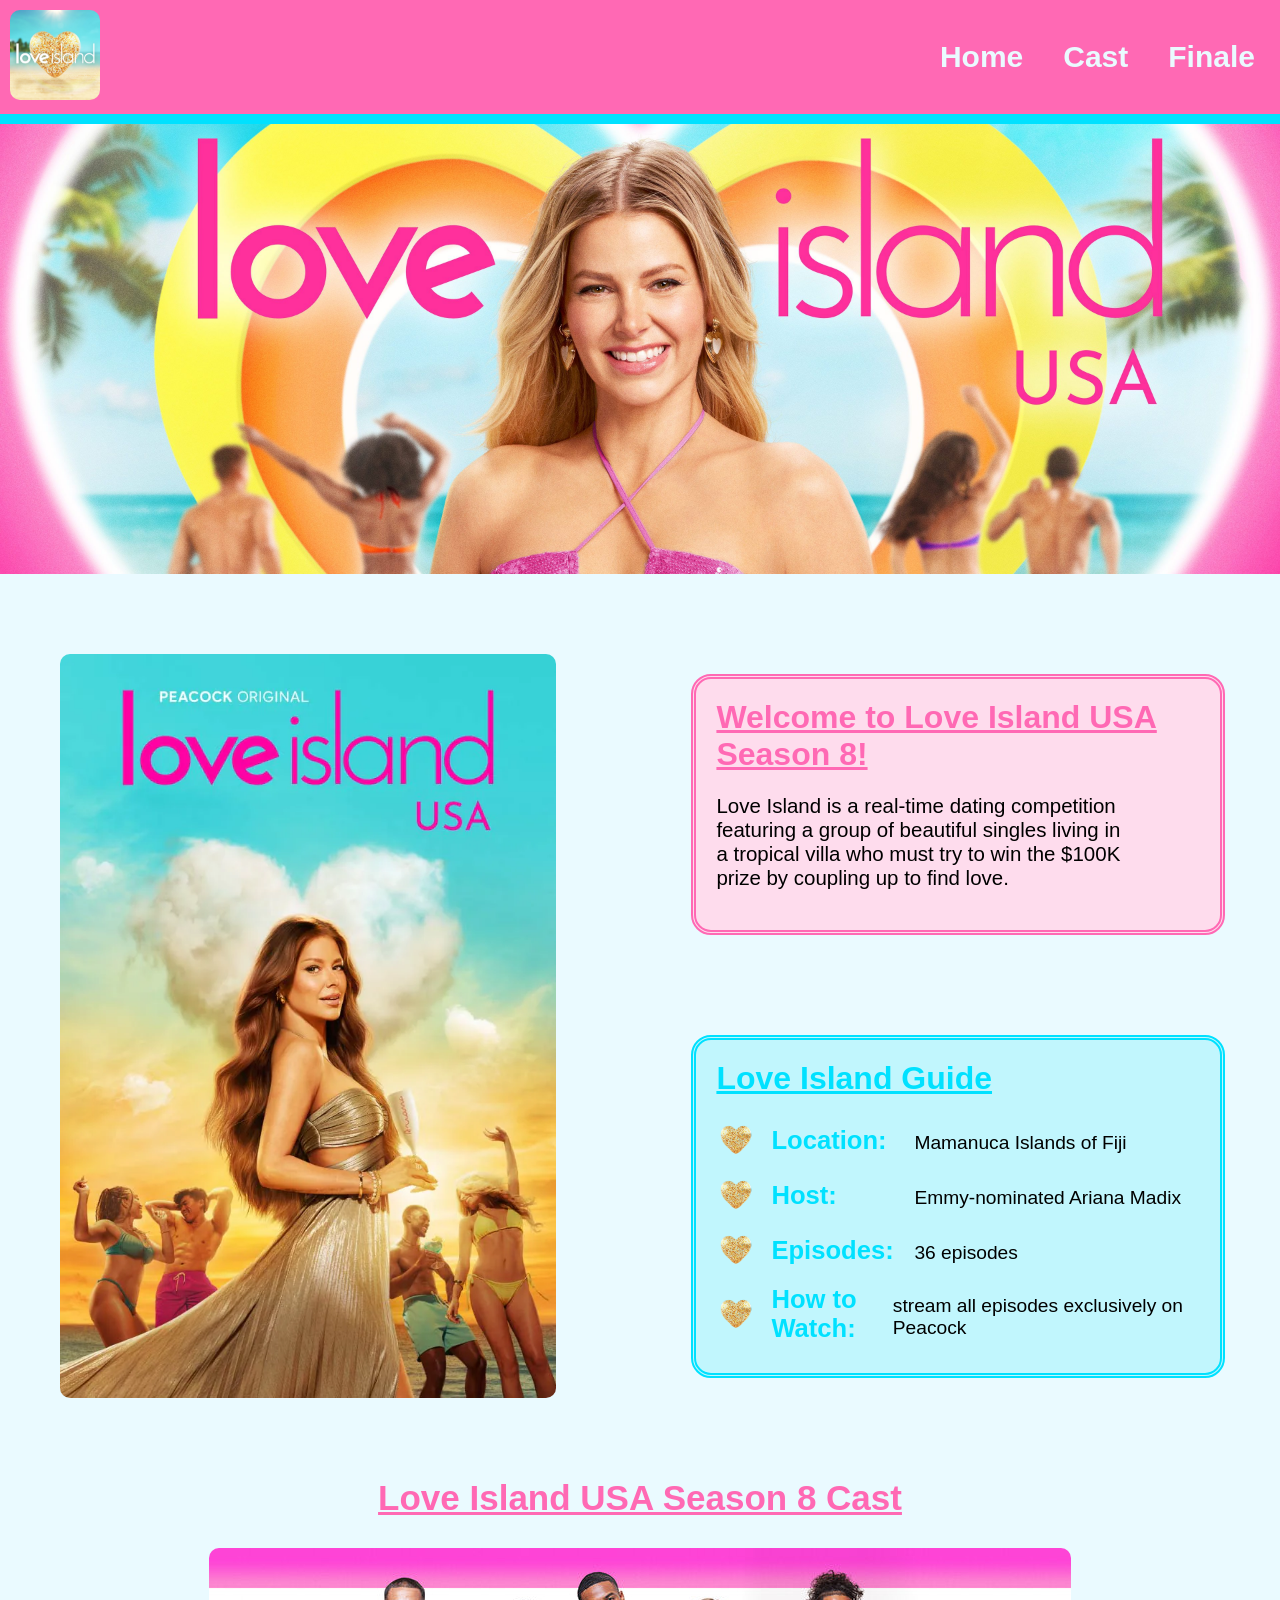
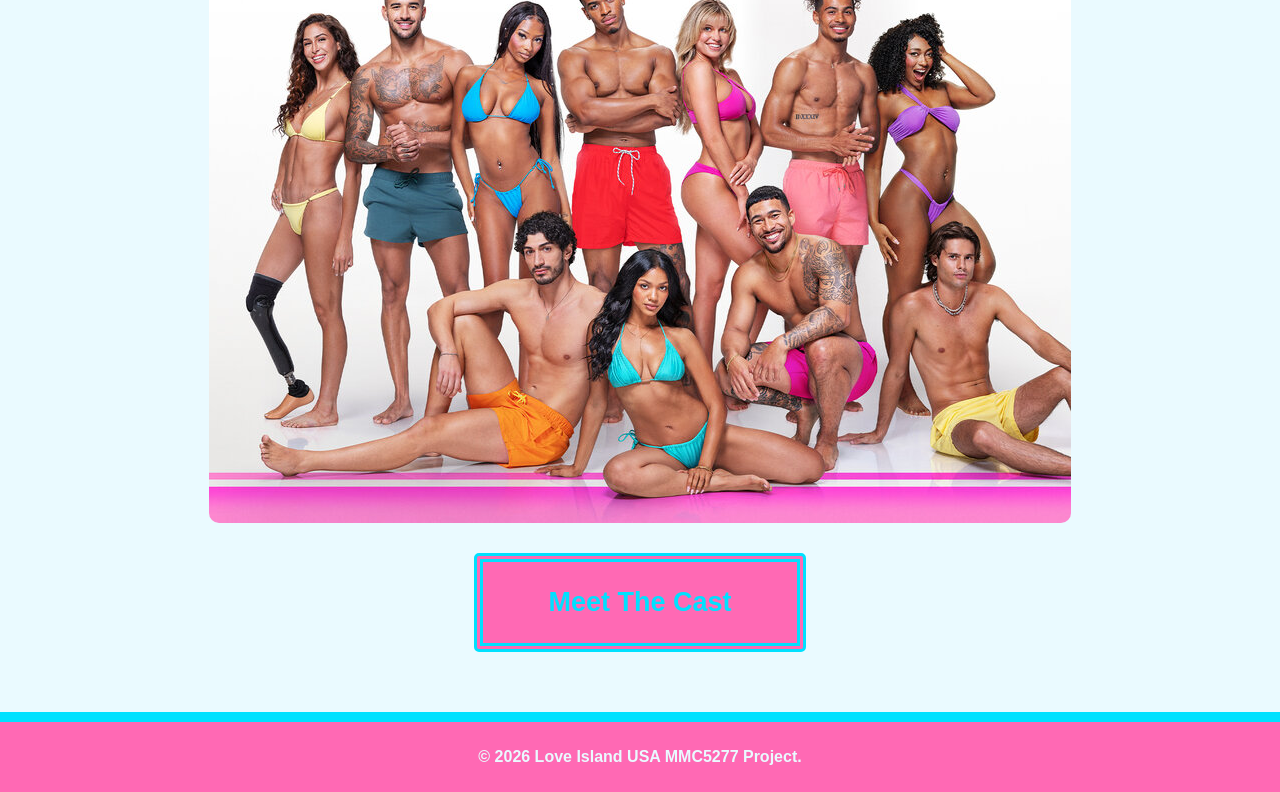
==== index.html @ 553f8d6b "media queries for responsiveness" ====
<!DOCTYPE html>
<html lang="en">
<head>
    <meta charset="UTF-8">
    <meta name="viewport" content="width=device-width, initial-scale=1.0">
    <title>Love Island</title>
    <link rel="stylesheet" href="style.css">
</head>
<body>

    <header class="header">
        <a href="index.html">
            <img src="images/appLogoLoveIsland.avif" alt="Love Island Logo" class="header__logo"> 
        </a>
        <nav class="header__nav">
            <a href="index.html" class="header__link">Home</a>
            <a href="cast.html" class="header__link">Cast</a>
            <a href="finale.html" class="header__link">Finale</a>
        </nav>
    </header>

    <main class="main">
        <section class="hero">
            <img src="images/loveIslandHero.jpg" 
                alt="Love Island Hero Image" class="hero__img">
        </section>

        <section class="content">
            <img src="images/loveIslandMainImage.webp" 
                alt="Love Island Host Show Image" class="content__img">
            
            <div class="content__container">
                <div class="content__section">
                    <h1 class="content__heading">Welcome to Love Island USA Season 8!</h1>
                    <!-- Credit: https://www.peacocktv.com/stream-tv/love-island-->
                    <p class="content__paragraph">Love Island is a real-time dating competition featuring a group of beautiful singles living in a tropical villa who must try to win the $100K prize by coupling up to find love.</p> 
                </div>

                <div class ="content__section content__section--two">
                    <h1 class="content__heading content__heading--blue">Love Island Guide</h1>
                    <br>
                
                    <div class="content__group">
                        <img src="images/goldHeart.png" alt="heart icon" class="content__heart">
                        <h2 class="content__label">Location: </h2> 
                        <p class="content__text">Mamanuca Islands of Fiji</p>
                    </div>

                    <div class="content__group">
                        <img src="images/goldHeart.png" alt="heart icon" class="content__heart">
                        <h2 class="content__label">Host:</h2>
                        <p class="content__text">Emmy-nominated Ariana Madix</p>
                    </div>
                
                    <div class="content__group">
                        <img src="images/goldHeart.png" alt="heart icon" class="content__heart">
                        <h2 class="content__label">Episodes:</h2>
                        <p class="content__text">36 episodes</p>
                    </div>
                
                    <div class="content__group">
                        <img src="images/goldHeart.png" alt="heart icon" class="content__heart">
                        <h2 class="content__label">How to Watch:</h2>
                        <p class="content__text">stream all episodes exclusively on Peacock</p>
                    </div>
                        
                </div>
            </div>
        </section>

        <section class="cast">
            <h1 class="cast__heading">Love Island USA Season 8 Cast</h1>
            
            <img src="images/loveIslandCast.jpg" 
                alt="Love Island Cast Image" class="cast__image">
            <a href="cast.html">     
                <button type="button" class="cast__button" link>Meet The Cast</button>
            </a>
        </section>
    </main>
</body>

<footer class="footer">
    <p>&copy; 2026 Love Island USA MMC5277 Project.</p>
</footer>

</html>
---- style.css ----
body {
    font-family: Helvetica, Arial, Verdana, sans-serif;
    min-height: 100vh;
    color: black;
    margin: 0px;
    padding: 0px;
    display: flex;
    flex-direction: column;
    background-color: rgb(234, 250, 255);
}

.header {
    background-color: hotpink;
    display: flex;
    justify-content: space-between;
    padding: 10px;
    border-bottom: 10px solid rgb(0, 225, 255);
}

a {
    cursor: pointer;
}

.header__nav {
    display: flex;
    align-items: center;
    gap: 10px;
    font-size: 30px;
}

.header__logo {
    width: 90px;
    border-radius: 10px;
}

a.header__link {
    text-decoration: none;
    color: rgb(234, 250, 255);
    cursor: pointer;
    padding: 0px 15px;
    font-weight: bold;
}

a.header__link:hover {
  background-color: rgb(0, 225, 255);
  transform: translateY(-2px);
  border-radius: 5px;
}

.main {
    display: flex;
    flex-direction: column;
    justify-content: center;
    align-items: center;
}

.hero {
    background-color: hotpink;
    width: 100%;
    height: 450px;
    overflow: hidden;
}

.hero__img {
    width: 100%;
    height: 100%;
    object-fit: cover;
}

.content__heading {
    color: hotpink;
    margin: 0px;
    padding: 0px;
    font-size: 2rem;
    text-decoration: underline;
}

.content__heading--blue {
    color: rgb(0, 225, 255);
}

.content__heart {
    width: 40px;
    margin-bottom: 10px;
}

.content {
    display: flex;
    flex-direction: row;
    gap: 100px;
    width: auto;
    padding: 20px;
    align-items: center;
    margin: 60px 0px;
}

.content__img {
    width: 40%;
    height: auto;
    border-radius: 10px;
    margin-left: 40px;
}

.content__container{
    display: flex;
    flex-direction: column;
    gap: 100px;
    align-items: center;
}

.content__section {
    display: flex;
    flex-direction: column;
    background-color: rgb(254, 220, 237);
    padding: 20px;
    border-radius: 20px;
    border: 5px double hotpink;
    width: 80%;
}

.content__paragraph {
    width: 85%;
    font-size: 20px;
    font-weight: 300;
    font-size: clamp(15px, 1.6vw,40px);
}

.content__section--two {
    min-height: 200px;
    background-color: rgb(193, 246, 253);
    border: 5px double rgb(0, 225, 255);
}

.content__group {
    display: flex;
    flex-direction: row;
    align-items: start;
    gap: 15px;
    margin-top: 5px;
    align-items: center;
}

.content__label {
    color: rgb(0, 225, 255);
    margin: 0px;
    padding: 0px;
    font-weight: bold;
    margin-bottom: 10px;
    font-size: clamp(15px, 2vw,50px);
    width: clamp(90px, 10vw, 200px);
}

.content__text {
    color: black;
    margin-bottom: 10px;
    font-size: 20px;
    font-weight: 300;
    margin-top: 5px;
    font-size: clamp(12px, 1.5vw,30px);
}

.cast {
    display: flex;
    flex-direction: column;
    align-items: center;
}

.cast__heading {
    color: hotpink;
    margin: 0px;
    padding: 0px;
    font-size: 35px;
    text-decoration: underline;
}

.cast__image {
    border-radius: 10px;
    margin: 30px 0px;
    width: 100%;
}

.cast__button:hover {
    background-color: rgb(0, 225, 255);
    color: hotpink;
    border: 9px double hotpink;
}

.cast__button {
    background-color: hotpink;
    color: rgb(0, 225, 255);
    border: 9px double rgb(0, 225, 255);
    border-radius: 5px;
    width: auto;
    font-size: 27px;
    padding: 25px 65px;
    cursor: pointer;
    margin-bottom: 60px;
    font-weight: bold;
}

.footer {
    background-color: hotpink;
    color: rgb(234, 250, 255);
    text-align: center;
    padding: 10px;
    font-weight: bold;
    border-top: 10px solid rgb(0, 225, 255);
}

@media screen and (max-width: 850px) {

    .header__logo {
        width: 50px; 
    }
    .header__nav {
        font-size: 22px;
    }
    .hero {
        height: 63%;
    }  
    .content {
        flex-direction: column;
        margin: 25px 0;
        gap: 45px;
    }
    .content__container {
        gap: 45px;
    }
    .content__img {
        margin-left: 0;
        width: 45%;
    }
    .content__section {
        width: 80%;
        gap: 10px;
    }
    .content__group {
        align-items: center;
    }
    .content__heading {
        font-size: 27px;
    }
    .content__paragraph {
        font-size: medium;
    }
    .content__text {
        font-size: medium;
        margin-top: 5px;
      
    }
    .content__label {
        font-size: large;
    }
    .cast__heading {
        font-size: 27px;
    }
    .cast__image {
        width: 90%;
    }
    .cast__button {
        border: 9px double rgb(0, 225, 255);
        width: auto;
        font-size: 19px;
        padding: 15px 35px;
        margin-bottom: 60px;
    }

}
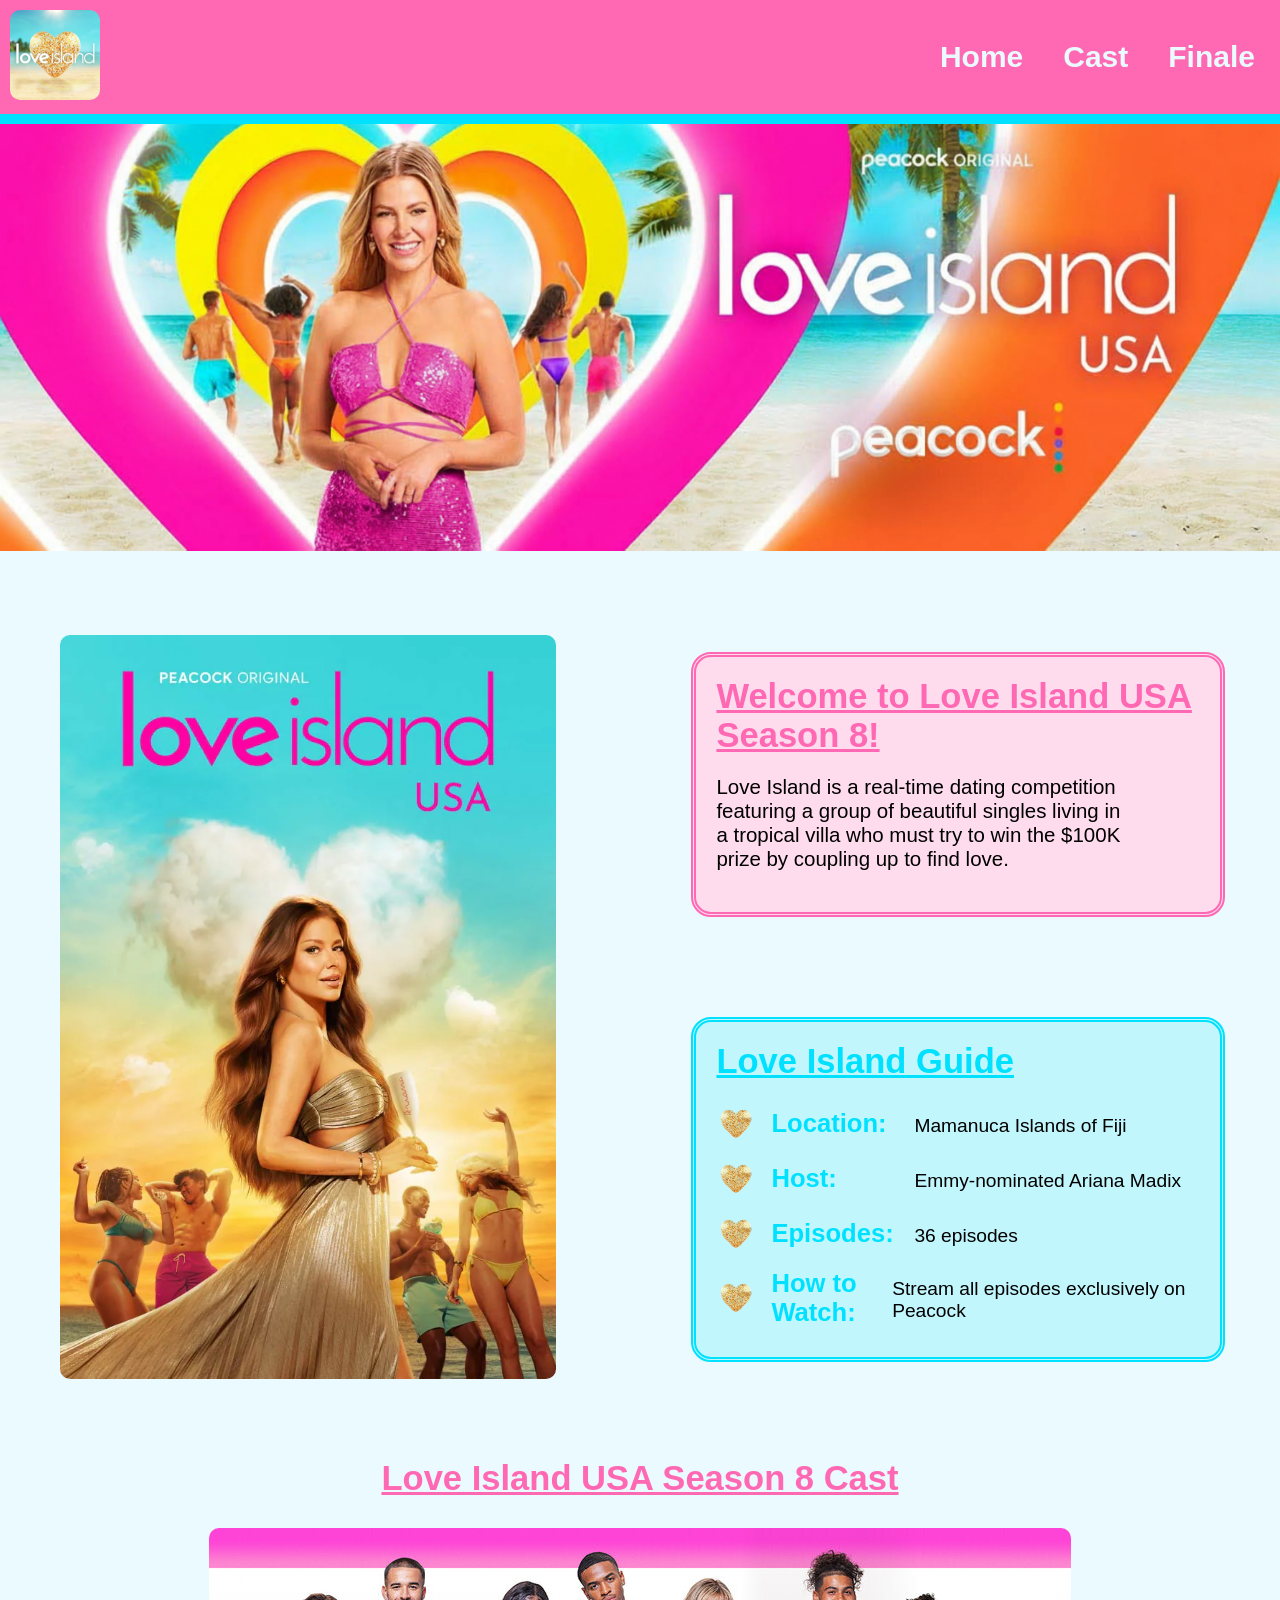
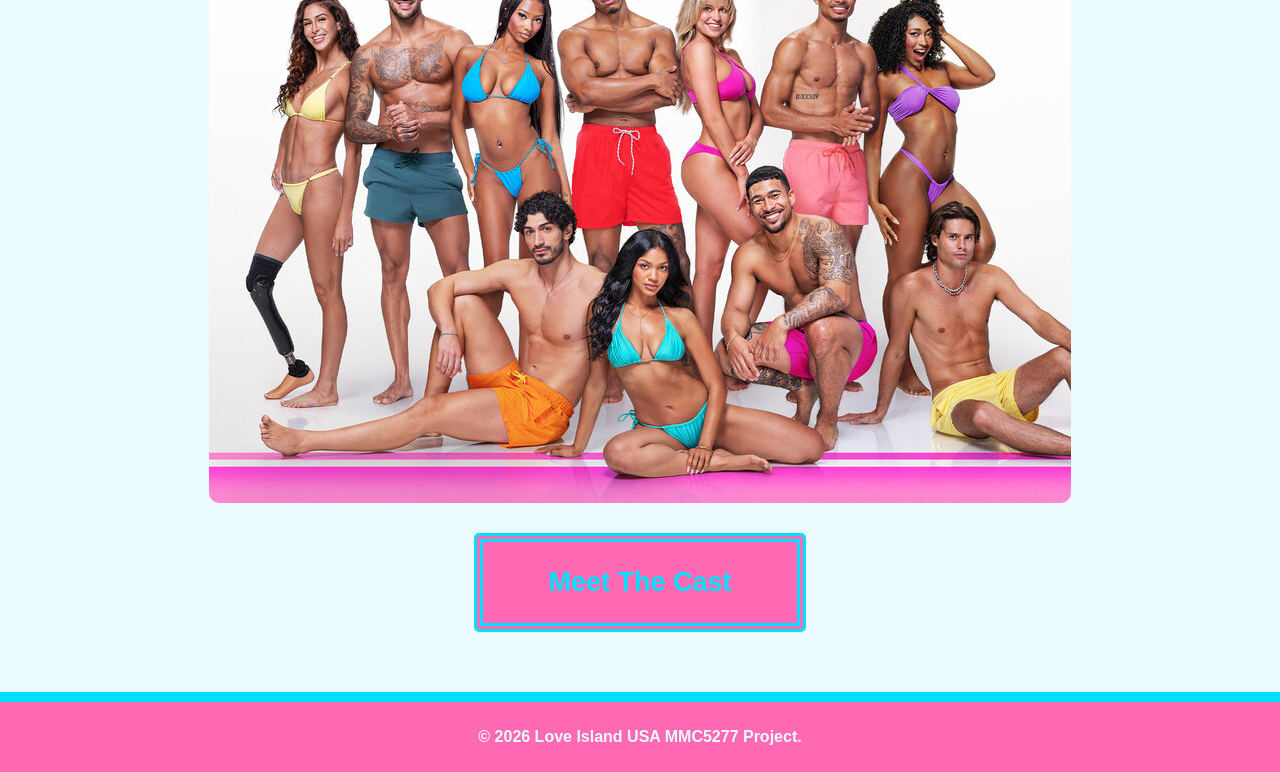
==== commit c1ef9b57: "updated hero" ====
--- a/index.html
+++ b/index.html
@@ -21,7 +21,7 @@
 
     <main class="main">
         <section class="hero">
-            <img src="images/loveIslandHero.jpg" 
+            <img src="images/loveIslandUSAHero.png" 
                 alt="Love Island Hero Image" class="hero__img">
         </section>
 
@@ -61,7 +61,7 @@
                     <div class="content__group">
                         <img src="images/goldHeart.png" alt="heart icon" class="content__heart">
                         <h2 class="content__label">How to Watch:</h2>
-                        <p class="content__text">stream all episodes exclusively on Peacock</p>
+                        <p class="content__text">Stream all episodes exclusively on Peacock</p>
                     </div>
                         
                 </div>
--- a/style.css
+++ b/style.css
@@ -56,9 +56,7 @@
 }
 
 .hero {
-    background-color: hotpink;
     width: 100%;
-    height: 450px;
     overflow: hidden;
 }
 
@@ -72,7 +70,7 @@
     color: hotpink;
     margin: 0px;
     padding: 0px;
-    font-size: 2rem;
+    font-size: clamp(25px, 2.7vw,60px);
     text-decoration: underline;
 }
 
@@ -170,8 +168,8 @@
     color: hotpink;
     margin: 0px;
     padding: 0px;
-    font-size: 35px;
     text-decoration: underline;
+    font-size: clamp(30px, 2.7vw,60px);
 }
 
 .cast__image {
@@ -217,7 +215,7 @@
         font-size: 22px;
     }
     .hero {
-        height: 63%;
+        height: 100%;
     }  
     .content {
         flex-direction: column;
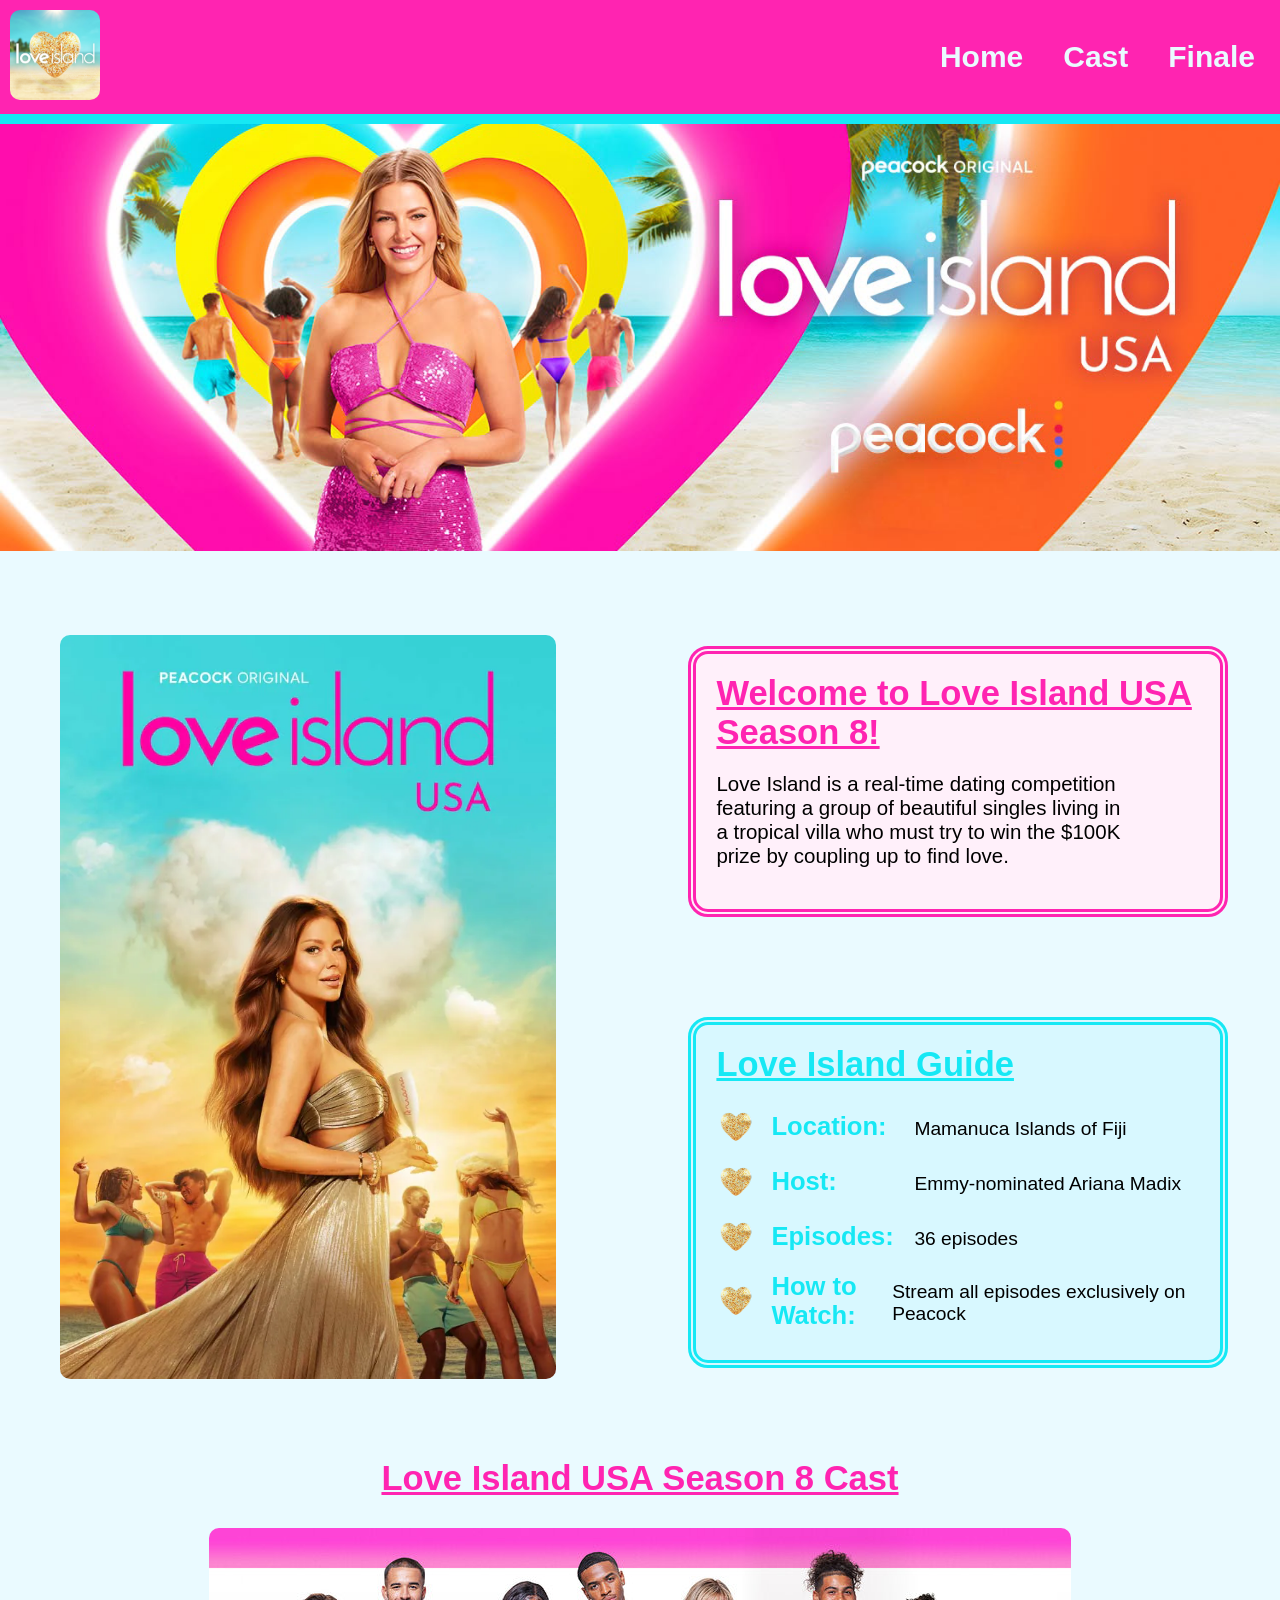
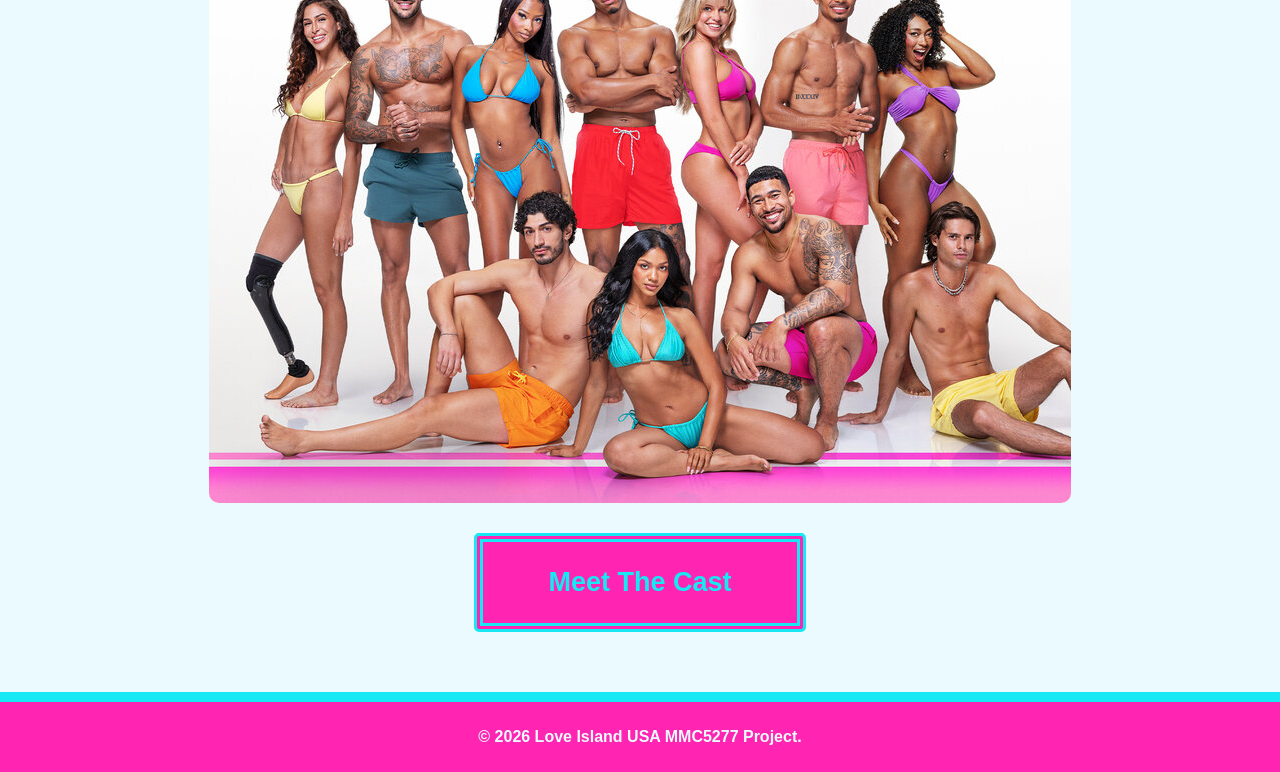
==== commit 931ac235: "added color vars, changed design" ====
--- a/index.html
+++ b/index.html
@@ -21,7 +21,7 @@
 
     <main class="main">
         <section class="hero">
-            <img src="images/loveIslandUSAHero.png" 
+            <img src="images/loveIslandHeroNew.png" 
                 alt="Love Island Hero Image" class="hero__img">
         </section>
 
--- a/style.css
+++ b/style.css
@@ -1,3 +1,10 @@
+:root {
+    --primary: #ff24b1;
+    --secondary:#16e8f4;
+    --offWhite: rgb(234, 250, 255);
+    --lightPrimary: #fff0fa;
+    --lightSecondary: #d8f8ff;
+}
 
 body {
     font-family: Helvetica, Arial, Verdana, sans-serif;
@@ -7,15 +14,15 @@
     padding: 0px;
     display: flex;
     flex-direction: column;
-    background-color: rgb(234, 250, 255);
+    background-color: var(--offWhite);
 }
 
 .header {
-    background-color: hotpink;
+    background-color: var(--primary);
     display: flex;
     justify-content: space-between;
     padding: 10px;
-    border-bottom: 10px solid rgb(0, 225, 255);
+    border-bottom: 10px solid var(--secondary);
 }
 
 a {
@@ -36,14 +43,14 @@
 
 a.header__link {
     text-decoration: none;
-    color: rgb(234, 250, 255);
+    color: var(--offWhite);
     cursor: pointer;
     padding: 0px 15px;
     font-weight: bold;
 }
 
 a.header__link:hover {
-  background-color: rgb(0, 225, 255);
+  background-color: var(--secondary);
   transform: translateY(-2px);
   border-radius: 5px;
 }
@@ -67,7 +74,7 @@
 }
 
 .content__heading {
-    color: hotpink;
+    color: var(--primary);;
     margin: 0px;
     padding: 0px;
     font-size: clamp(25px, 2.7vw,60px);
@@ -75,7 +82,7 @@
 }
 
 .content__heading--blue {
-    color: rgb(0, 225, 255);
+    color: var(--secondary);
 }
 
 .content__heart {
@@ -110,10 +117,10 @@
 .content__section {
     display: flex;
     flex-direction: column;
-    background-color: rgb(254, 220, 237);
+    background-color: var(--lightPrimary);
     padding: 20px;
     border-radius: 20px;
-    border: 5px double hotpink;
+    border: 8px double var(--primary);;
     width: 80%;
 }
 
@@ -126,8 +133,8 @@
 
 .content__section--two {
     min-height: 200px;
-    background-color: rgb(193, 246, 253);
-    border: 5px double rgb(0, 225, 255);
+    background-color: var(--lightSecondary);;
+    border: 8px double var(--secondary);
 }
 
 .content__group {
@@ -140,7 +147,7 @@
 }
 
 .content__label {
-    color: rgb(0, 225, 255);
+    color: var(--secondary);
     margin: 0px;
     padding: 0px;
     font-weight: bold;
@@ -165,7 +172,7 @@
 }
 
 .cast__heading {
-    color: hotpink;
+    color: var(--primary);;
     margin: 0px;
     padding: 0px;
     text-decoration: underline;
@@ -179,15 +186,15 @@
 }
 
 .cast__button:hover {
-    background-color: rgb(0, 225, 255);
-    color: hotpink;
-    border: 9px double hotpink;
+    background-color: var(--secondary);
+    color: var(--primary);;
+    border: 9px double var(--primary);;
 }
 
 .cast__button {
-    background-color: hotpink;
-    color: rgb(0, 225, 255);
-    border: 9px double rgb(0, 225, 255);
+    background-color: var(--primary);;
+    color: var(--secondary);
+    border: 9px double var(--secondary);
     border-radius: 5px;
     width: auto;
     font-size: 27px;
@@ -198,12 +205,12 @@
 }
 
 .footer {
-    background-color: hotpink;
+    background-color: var(--primary);;
     color: rgb(234, 250, 255);
     text-align: center;
     padding: 10px;
     font-weight: bold;
-    border-top: 10px solid rgb(0, 225, 255);
+    border-top: 10px solid var(--secondary);
 }
 
 @media screen and (max-width: 850px) {
@@ -230,7 +237,7 @@
         width: 45%;
     }
     .content__section {
-        width: 80%;
+        width: 70%;
         gap: 10px;
     }
     .content__group {
@@ -257,7 +264,7 @@
         width: 90%;
     }
     .cast__button {
-        border: 9px double rgb(0, 225, 255);
+        border: 9px double var(--secondary);
         width: auto;
         font-size: 19px;
         padding: 15px 35px;
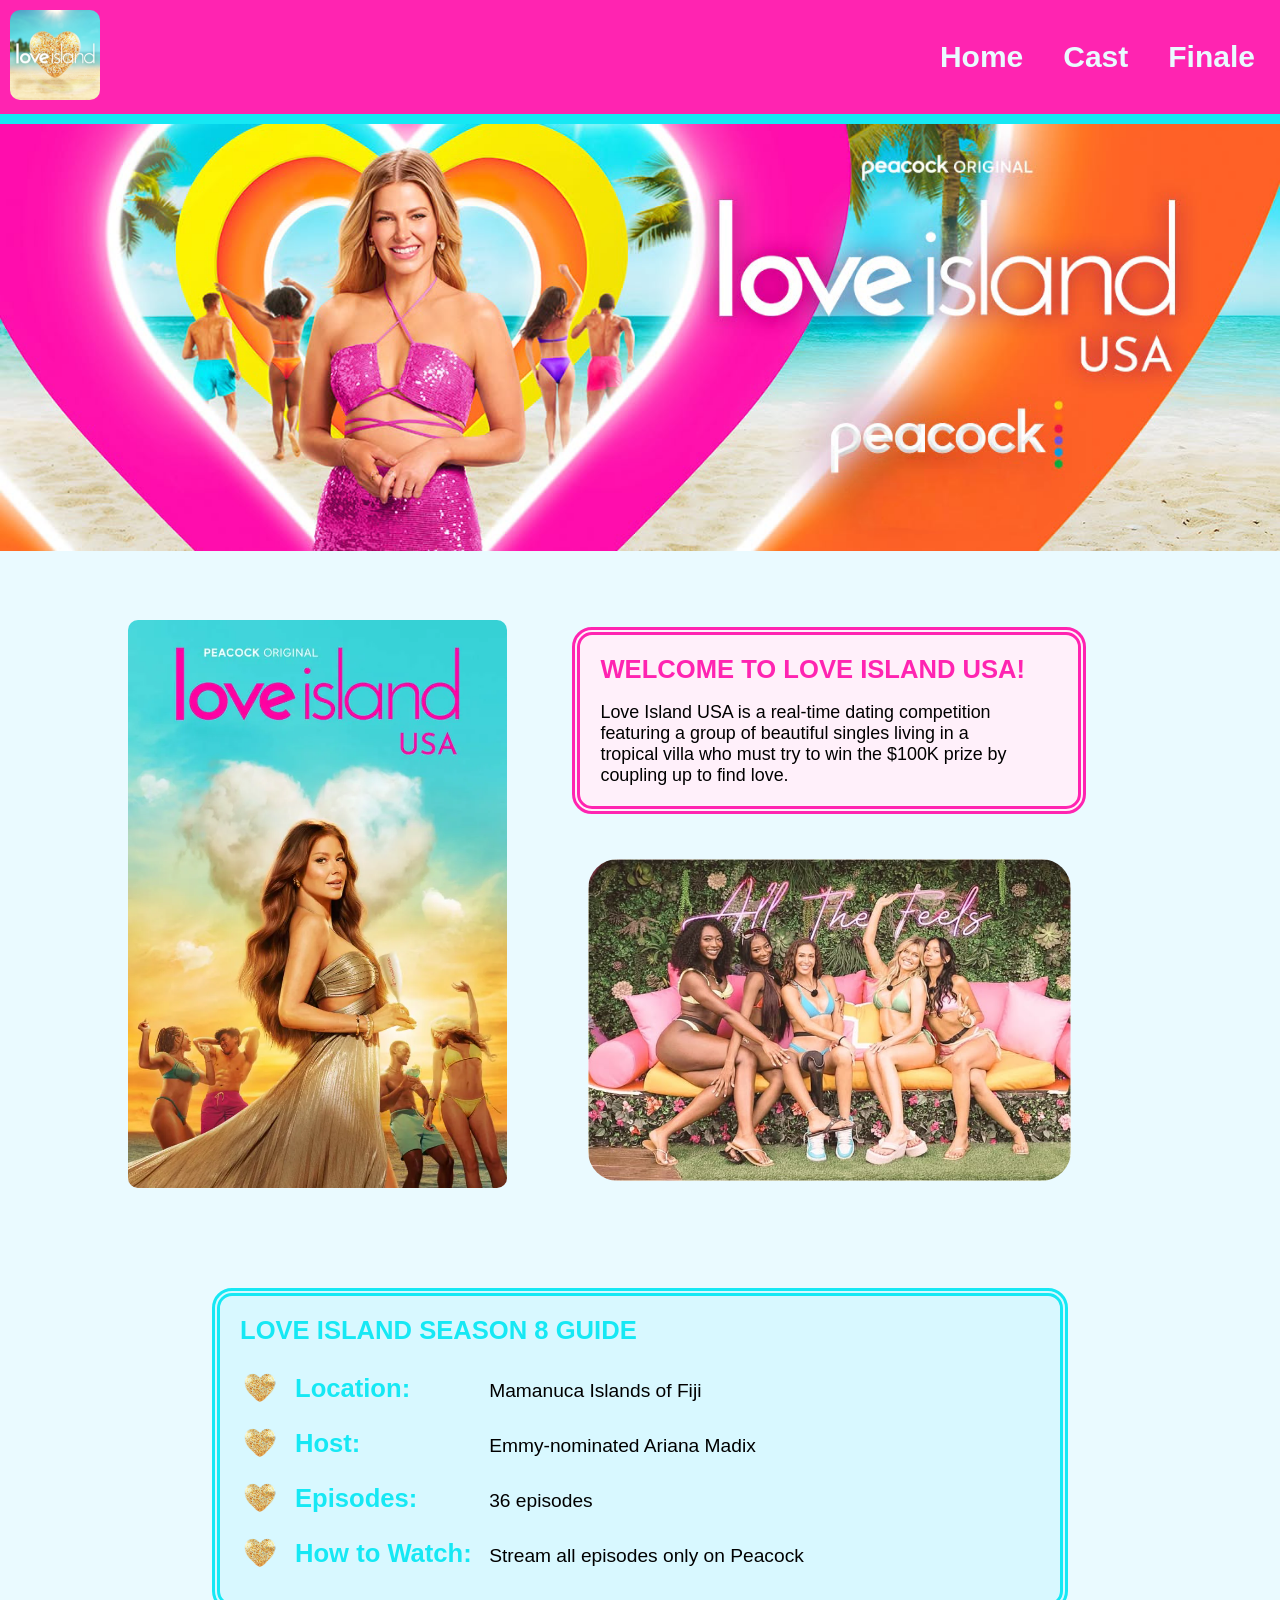
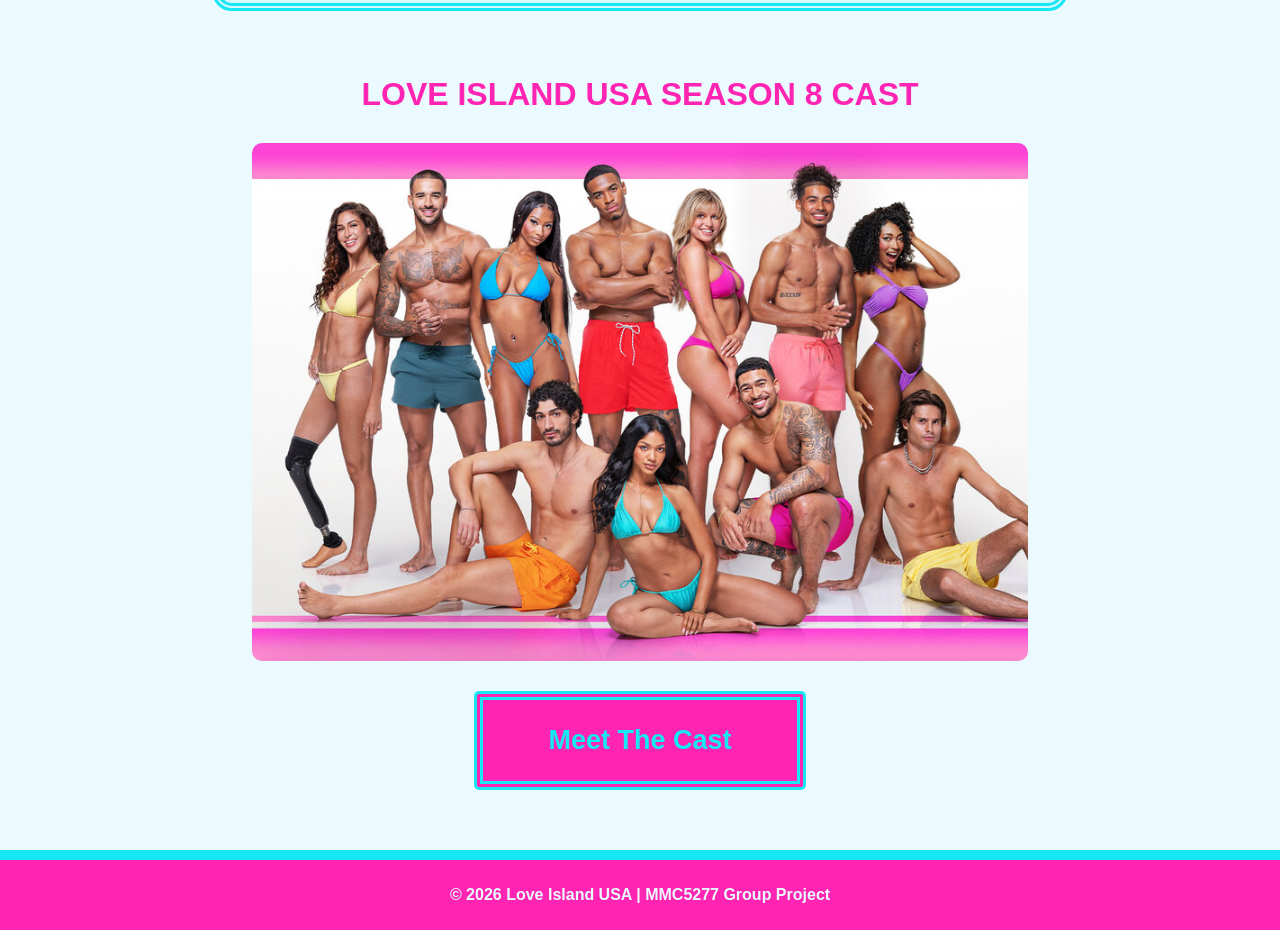
==== commit 3d6ecbc7: "finished home page" ====
--- a/index.html
+++ b/index.html
@@ -19,58 +19,62 @@
         </nav>
     </header>
 
+
     <main class="main">
         <section class="hero">
             <img src="images/loveIslandHeroNew.png" 
                 alt="Love Island Hero Image" class="hero__img">
         </section>
 
+
         <section class="content">
-            <img src="images/loveIslandMainImage.webp" 
-                alt="Love Island Host Show Image" class="content__img">
+            <div class="content__container">
+                <img src="images/loveIslandMainImage.webp" 
+                    alt="Love Island Host Show Image" class="content__img">
+
+                <div class ="content__container content__container--two">
+                    <div class="content__section">
+                        <h1 class="content__heading">Welcome to Love Island USA!</h1>
+                        <!-- Credit: https://www.peacocktv.com/stream-tv/love-island-->
+                        <p class="content__paragraph">Love Island USA is a real-time dating competition featuring a group of beautiful singles living in a tropical villa who must try to win the $100K prize by coupling up to find love.</p> 
+                    </div>
+                    <img src="images/loveIslandImg.jpg" alt="love island promo photo" class ="content__img2">  
+                </div>
+            </div>
             
-            <div class="content__container">
-                <div class="content__section">
-                    <h1 class="content__heading">Welcome to Love Island USA Season 8!</h1>
-                    <!-- Credit: https://www.peacocktv.com/stream-tv/love-island-->
-                    <p class="content__paragraph">Love Island is a real-time dating competition featuring a group of beautiful singles living in a tropical villa who must try to win the $100K prize by coupling up to find love.</p> 
+            <div class ="content__section content__section--two">
+                <h1 class="content__heading content__heading--blue">Love Island Season 8 Guide</h1>
+                <br>
+            
+                <div class="content__group">
+                    <img src="images/goldHeart.png" alt="heart icon" class="content__heart">
+                    <h2 class="content__label">Location: </h2> 
+                    <p class="content__text">Mamanuca Islands of Fiji</p>
                 </div>
 
-                <div class ="content__section content__section--two">
-                    <h1 class="content__heading content__heading--blue">Love Island Guide</h1>
-                    <br>
-                
-                    <div class="content__group">
-                        <img src="images/goldHeart.png" alt="heart icon" class="content__heart">
-                        <h2 class="content__label">Location: </h2> 
-                        <p class="content__text">Mamanuca Islands of Fiji</p>
-                    </div>
-
-                    <div class="content__group">
-                        <img src="images/goldHeart.png" alt="heart icon" class="content__heart">
-                        <h2 class="content__label">Host:</h2>
-                        <p class="content__text">Emmy-nominated Ariana Madix</p>
-                    </div>
-                
-                    <div class="content__group">
-                        <img src="images/goldHeart.png" alt="heart icon" class="content__heart">
-                        <h2 class="content__label">Episodes:</h2>
-                        <p class="content__text">36 episodes</p>
-                    </div>
-                
-                    <div class="content__group">
-                        <img src="images/goldHeart.png" alt="heart icon" class="content__heart">
-                        <h2 class="content__label">How to Watch:</h2>
-                        <p class="content__text">Stream all episodes exclusively on Peacock</p>
-                    </div>
-                        
+                <div class="content__group">
+                    <img src="images/goldHeart.png" alt="heart icon" class="content__heart">
+                    <h2 class="content__label">Host:</h2>
+                    <p class="content__text">Emmy-nominated Ariana Madix</p>
                 </div>
+            
+                <div class="content__group">
+                    <img src="images/goldHeart.png" alt="heart icon" class="content__heart">
+                    <h2 class="content__label">Episodes:</h2>
+                    <p class="content__text">36 episodes</p>
+                </div>
+            
+                <div class="content__group">
+                    <img src="images/goldHeart.png" alt="heart icon" class="content__heart">
+                    <h2 class="content__label">How to Watch:</h2>
+                    <p class="content__text">Stream all episodes only on Peacock</p>
+                </div>    
             </div>
         </section>
 
+
         <section class="cast">
             <h1 class="cast__heading">Love Island USA Season 8 Cast</h1>
-            
             <img src="images/loveIslandCast.jpg" 
                 alt="Love Island Cast Image" class="cast__image">
             <a href="cast.html">     
@@ -80,8 +84,9 @@
     </main>
 </body>
 
+
 <footer class="footer">
-    <p>&copy; 2026 Love Island USA MMC5277 Project.</p>
+    <p>&copy; 2026 Love Island USA | MMC5277 Group Project</p>
 </footer>
 
 </html>
--- a/style.css
+++ b/style.css
@@ -1,3 +1,5 @@
+
+/* Home Page */
 :root {
     --primary: #ff24b1;
     --secondary:#16e8f4;
@@ -69,7 +71,7 @@
 
 .hero__img {
     width: 100%;
-    height: 100%;
+    max-height: 430px;
     object-fit: cover;
 }
 
@@ -77,12 +79,17 @@
     color: var(--primary);;
     margin: 0px;
     padding: 0px;
-    font-size: clamp(25px, 2.7vw,60px);
-    text-decoration: underline;
+    font-size: clamp(20px, 2vw,60px);
+    text-transform: uppercase;
 }
 
 .content__heading--blue {
     color: var(--secondary);
+}
+
+.content__heading--small {
+    color: var(--secondary);
+    font-size: clamp(25px, 2vw,60px);
 }
 
 .content__heart {
@@ -92,26 +99,33 @@
 
 .content {
     display: flex;
-    flex-direction: row;
+    flex-direction: column;
     gap: 100px;
     width: auto;
-    padding: 20px;
-    align-items: center;
-    margin: 60px 0px;
+    padding: 20px clamp(50px, 10vw, 150px);
+    align-items: center;
+    margin: 45px 0px;
 }
 
 .content__img {
-    width: 40%;
-    height: auto;
+    width: clamp(280px, 37%, 400px);
     border-radius: 10px;
-    margin-left: 40px;
+}
+
+.content__img2 {
+    width: clamp(250px, 75%, 700px);
+    border-radius: 30px;
 }
 
 .content__container{
     display: flex;
-    flex-direction: column;
-    gap: 100px;
-    align-items: center;
+    flex-direction: row;
+    align-items: center;
+}
+
+.content__container--two{
+    flex-direction: column;
+    gap: 45px;
 }
 
 .content__section {
@@ -121,20 +135,23 @@
     padding: 20px;
     border-radius: 20px;
     border: 8px double var(--primary);;
-    width: 80%;
+    width: clamp(200px, 71%, 700px);
 }
 
 .content__paragraph {
-    width: 85%;
+    width: 90%;
     font-size: 20px;
     font-weight: 300;
-    font-size: clamp(15px, 1.6vw,40px);
+    font-size: clamp(13px, 1.4vw,40px);
+    margin-bottom: 0px;
 }
 
 .content__section--two {
     min-height: 200px;
     background-color: var(--lightSecondary);;
     border: 8px double var(--secondary);
+    width: clamp(250px, 80%, 800px);
+   
 }
 
 .content__group {
@@ -153,7 +170,7 @@
     font-weight: bold;
     margin-bottom: 10px;
     font-size: clamp(15px, 2vw,50px);
-    width: clamp(90px, 10vw, 200px);
+    width: clamp(90px, 14vw, 200px);
 }
 
 .content__text {
@@ -175,14 +192,14 @@
     color: var(--primary);;
     margin: 0px;
     padding: 0px;
-    text-decoration: underline;
-    font-size: clamp(30px, 2.7vw,60px);
+    text-transform: uppercase;
+    font-size: clamp(30px, 2.5vw,60px);
 }
 
 .cast__image {
     border-radius: 10px;
     margin: 30px 0px;
-    width: 100%;
+    width: 90%;
 }
 
 .cast__button:hover {
@@ -228,9 +245,11 @@
         flex-direction: column;
         margin: 25px 0;
         gap: 45px;
+        padding: 20px 20px;
     }
     .content__container {
         gap: 45px;
+        flex-direction: column;
     }
     .content__img {
         margin-left: 0;
@@ -238,27 +257,31 @@
     }
     .content__section {
         width: 70%;
-        gap: 10px;
+        gap: 5px;
     }
     .content__group {
         align-items: center;
     }
     .content__heading {
-        font-size: 27px;
+        font-size: 24px;
     }
     .content__paragraph {
-        font-size: medium;
+        font-size: 14px;
     }
     .content__text {
-        font-size: medium;
         margin-top: 5px;
-      
+        font-size: 14px;
+        flex: 1;
     }
     .content__label {
-        font-size: large;
+        font-size: 14px;
+        width: clamp(10px, 17vw, 500px);    
+    }
+    .content__heart {
+        width: 32px;
     }
     .cast__heading {
-        font-size: 27px;
+        font-size: 25px;
     }
     .cast__image {
         width: 90%;
@@ -273,3 +296,197 @@
 
 }
 
+/* Finale Page */
+
+.finale {
+padding: 50px 7%;
+}
+
+.finale__intro {
+max-width: 850px;
+margin: 0 auto 45px;
+text-align: center;
+}
+
+.finale__eyebrow {
+color: var(--secondary);
+font-size: 20px;
+font-weight: bold;
+letter-spacing: 2px;
+margin-bottom: 8px;
+text-transform: uppercase;
+}
+
+.finale__heading {
+color: var(--primary);
+font-size: 42px;
+margin: 0 0 18px;
+}
+
+.finale__intro-text {
+font-size: 19px;
+line-height: 1.7;
+margin: 0;
+}
+
+.finale__winner {
+align-items: center;
+background-color: rgb(234, 250, 255);
+border: 10px double var(--secondary);
+display: flex;
+gap: 40px;
+margin: 0 auto 60px;
+max-width: 1100px;
+padding: 30px;
+}
+
+.finale__winner-image-container {
+flex: 1;
+}
+
+.finale__winner-image {
+display: block;
+height: 430px;
+object-fit: contain;
+object-position: center top;
+width: 100%;
+}
+
+.finale__winner-content {
+flex: 1;
+}
+
+.finale__winner-badge {
+animation: finale-winner-pulse 2s ease-in-out infinite;
+background-color: var(--secondary);
+border-radius: 30px;
+color: var(--primary);
+display: inline-block;
+font-size: 18px;
+font-weight: bold;
+margin-bottom: 15px;
+padding: 10px 22px;
+text-transform: uppercase;
+}
+
+.finale__placement {
+color: var(--secondary);
+font-size: 18px;
+font-weight: bold;
+margin: 0 0 8px;
+text-transform: uppercase;
+}
+
+.finale__couple-name {
+color: var(--primary);
+font-size: 34px;
+margin: 0 0 18px;
+}
+
+.finale__couple-text,
+.finale__card-text {
+font-size: 18px;
+line-height: 1.6;
+}
+
+.finale__section-heading {
+color: var(--primary);
+font-size: 34px;
+margin-bottom: 30px;
+text-align: center;
+}
+
+.finale__cards {
+display: flex;
+flex-wrap: wrap;
+gap: 30px;
+justify-content: center;
+}
+
+.finale__card {
+background-color: rgb(234, 250, 255);
+border-bottom: 8px solid var(--secondary);
+box-shadow: 0 6px 15px rgba(0, 0, 0, 0.18);
+flex: 1 1 280px;
+max-width: 350px;
+transition: transform 0.3s ease, box-shadow 0.3s ease;
+}
+
+.finale__card:hover {
+box-shadow: 0 12px 24px rgba(0, 0, 0, 0.25);
+transform: translateY(-10px);
+}
+
+.finale__card-image {
+display: block;
+height: 280px;
+object-fit: contain;
+object-position: center top;
+width: 100%;
+}
+
+.finale__card-content {
+padding: 25px;
+}
+
+.finale__card-name {
+color: var(--primary);
+font-size: 25px;
+margin: 0 0 15px;
+}
+
+@keyframes finale-winner-pulse {
+0%,
+100% {
+box-shadow: 0 0 0 0 rgba(255, 215, 0, 0.5);
+transform: scale(1);
+}
+
+50% {
+box-shadow: 0 0 0 12px rgba(255, 215, 0, 0);
+transform: scale(1.05);
+}
+}
+
+@media screen and (max-width: 850px) {
+.finale {
+padding: 35px 5%;
+}
+
+.finale__heading {
+font-size: 32px;
+}
+
+.finale__winner {
+flex-direction: column;
+gap: 25px;
+padding: 20px;
+}
+
+.finale__winner-image-container,
+.finale__winner-content {
+width: 100%;
+}
+
+.finale__winner-image {
+height: 330px;
+}
+
+.finale__couple-name {
+font-size: 28px;
+}
+
+.finale__cards {
+align-items: center;
+flex-direction: column;
+}
+
+.finale__card {
+max-width: 100%;
+width: 100%;
+}
+
+.finale__card-image {
+height: 320px;
+}
+}
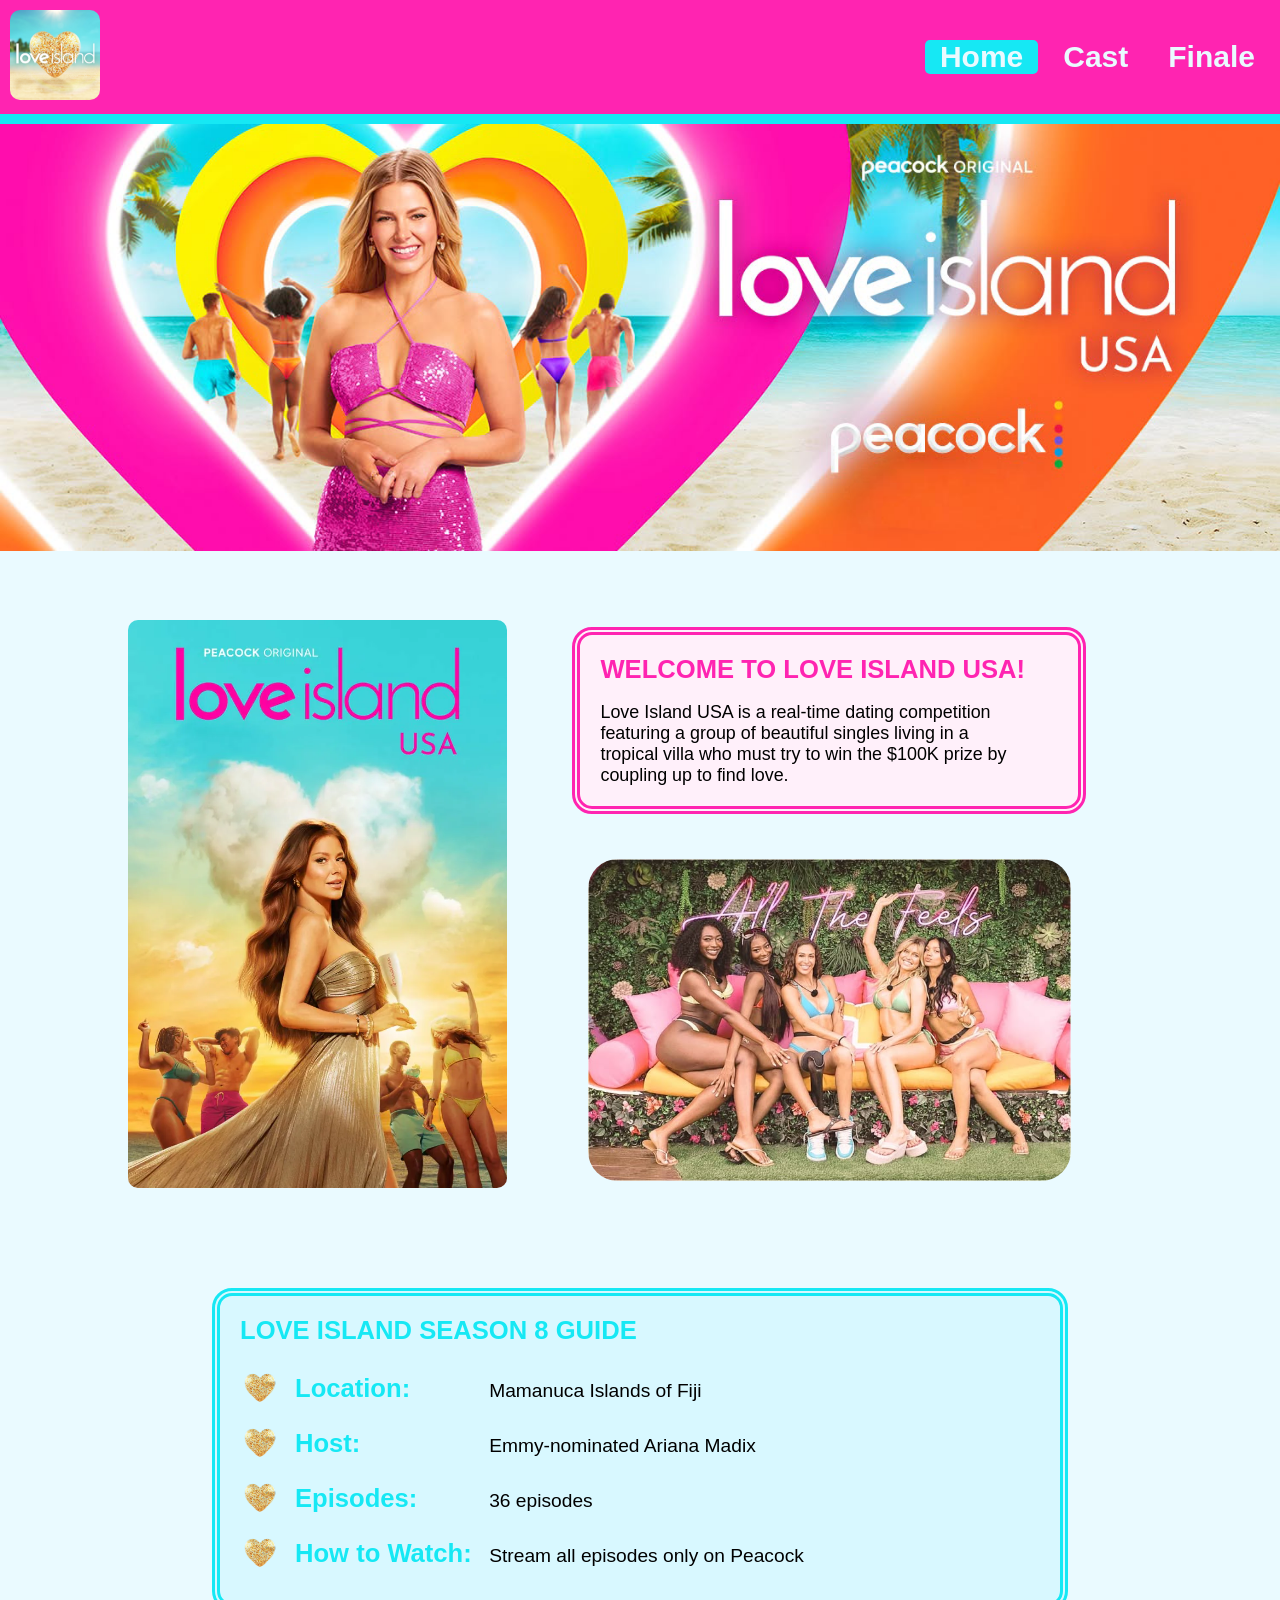
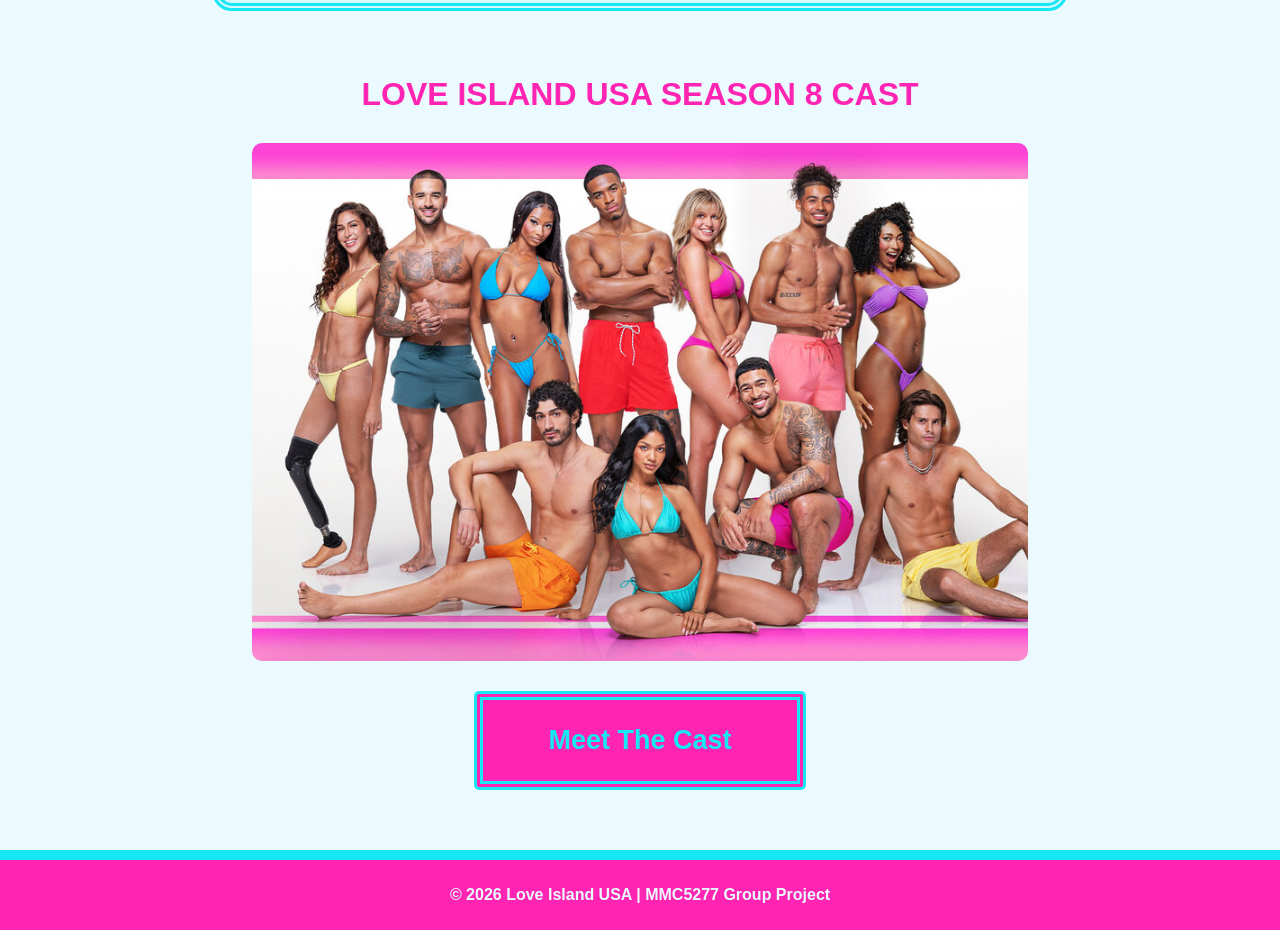
==== commit dddca3db: "added cast card tapping for mobile" ====
--- a/index.html
+++ b/index.html
@@ -13,7 +13,7 @@
             <img src="images/appLogoLoveIsland.avif" alt="Love Island Logo" class="header__logo"> 
         </a>
         <nav class="header__nav">
-            <a href="index.html" class="header__link">Home</a>
+            <a href="index.html" class="header__link header__link--active">Home</a>
             <a href="cast.html" class="header__link">Cast</a>
             <a href="finale.html" class="header__link">Finale</a>
         </nav>
--- a/style.css
+++ b/style.css
@@ -281,7 +281,7 @@
         width: 32px;
     }
     .cast__heading {
-        font-size: 25px;
+        font-size: 22px;
     }
     .cast__image {
         width: 90%;
@@ -489,4 +489,216 @@
 .finale__card-image {
 height: 320px;
 }
+}
+
+/* Cast Page */
+
+.header__link--active {
+    background-color: var(--secondary);
+    border-radius: 5px;
+    color: var(--primary);
+}
+
+.cast-page {
+    flex: 1;
+    padding: 50px 6%;
+}
+
+.cast-page__intro {
+    animation: cast-intro-entrance 0.8s ease-out;
+    margin: 0 auto 45px;
+    max-width: 850px;
+    text-align: center;
+}
+
+.cast-page__eyebrow {
+    color: var(--secondary);
+    font-size: 20px;
+    font-weight: bold;
+    letter-spacing: 2px;
+    margin: 0 0 8px;
+    text-transform: uppercase;
+}
+
+.cast-page__heading {
+    color: var(--primary);
+    font-size: clamp(36px, 5vw, 58px);
+    margin: 0 0 15px;
+}
+
+.cast-page__intro-text {
+    font-size: 19px;
+    line-height: 1.6;
+    margin: 0;
+}
+
+.cast-page__section-heading {
+    color: var(--primary);
+    font-size: clamp(30px, 4vw, 42px);
+    margin: 0 0 30px;
+    text-align: center;
+}
+
+.cast-page__grid {
+    display: grid;
+    gap: 28px;
+    grid-template-columns: repeat(auto-fit, minmax(240px, 1fr));
+    margin: 0 auto;
+    max-width: 1500px;
+}
+
+.cast-card {
+    aspect-ratio: 3 / 4;
+    background-color: var(--lightPrimary);
+    border: 5px solid var(--secondary);
+    border-radius: 18px;
+    box-shadow: 0 7px 18px rgba(0, 0, 0, 0.2);
+    overflow: hidden;
+    position: relative;
+    transition: box-shadow 0.3s ease, transform 0.3s ease;
+}
+
+.cast-card__image {
+    display: block;
+    height: 100%;
+    object-fit: cover;
+    object-position: center top;
+    transition: filter 0.35s ease, transform 0.45s ease;
+    width: 100%;
+}
+
+.cast-card__overlay {
+    align-content: center;
+    background: linear-gradient(
+        145deg,
+        rgba(255, 36, 177, 0.96),
+        rgba(22, 232, 244, 0.96)
+    );
+    color: white;
+    display: grid;
+    inset: 0;
+    opacity: 0;
+    overflow-y: auto;
+    padding: 24px;
+    position: absolute;
+    transform: translateY(100%);
+    transition: opacity 0.35s ease, transform 0.35s ease;
+}
+
+.cast-card__overlay-name {
+    border-bottom: 3px solid white;
+    font-size: 27px;
+    margin: 0 0 12px;
+    padding-bottom: 8px;
+}
+
+.cast-card__overlay p {
+    color: white;
+    font-size: 16px;
+    line-height: 1.35;
+    margin: 4px 0;
+}
+
+.cast-card__overlay strong {
+    color: white;
+    font-weight: bold;
+}
+
+.cast-card__result {
+    background-color: rgba(0, 0, 0, 0.25);
+    border-radius: 20px;
+    justify-self: start;
+    margin-top: 12px !important;
+    padding: 7px 12px;
+}
+
+@media (hover: hover) and (pointer: fine) {
+    .cast-card:hover {
+        box-shadow: 0 16px 30px rgba(0, 0, 0, 0.3);
+        transform: translateY(-9px);
+    }
+
+    .cast-card:hover .cast-card__image {
+        filter: brightness(0.4);
+        transform: scale(1.07);
+    }
+    .cast-card:hover .cast-card__overlay {
+        opacity: 1;
+        transform: translateY(0);
+    }
+
+}
+
+@media (hover: none) {
+    .cast-card:focus {
+        box-shadow: 0 16px 30px rgba(0, 0, 0, 0.3);
+        transform: translateY(-9px);
+    }
+
+    .cast-card:focus .cast-card__image {
+        filter: brightness(0.4);
+        transform: scale(1.07);
+    }
+
+    .cast-card:focus .cast-card__overlay {
+        opacity: 1;
+        transform: translateY(0);
+    }
+}
+
+@keyframes cast-intro-entrance {
+    from {
+        opacity: 0;
+        transform: translateY(30px);
+    }
+
+    to {
+        opacity: 1;
+        transform: translateY(0);
+    }
+}
+
+@media screen and (max-width: 800px) {
+    .cast-page {
+        padding: 35px 5%;
+    }
+
+    .cast-page__grid {
+        grid-template-columns: repeat(2, minmax(0, 1fr));
+    }
+
+    .cast-page__intro-text {
+        font-size: 17px;
+    }
+}
+
+@media screen and (max-width: 520px) {
+    .header__nav {
+        font-size: 17px;
+        gap: 2px;
+    }
+
+    a.header__link {
+        padding: 8px;
+    }
+
+    .cast-page__grid {
+        grid-template-columns: 1fr;
+    }
+
+    .cast-card {
+        margin: 0 auto;
+        max-width: 380px;
+        width: 100%;
+    }
+}
+
+@media (prefers-reduced-motion: reduce) {
+    .cast-page__intro,
+    .cast-card,
+    .cast-card__image,
+    .cast-card__overlay {
+        animation: none;
+        transition: none;
+    }
 }
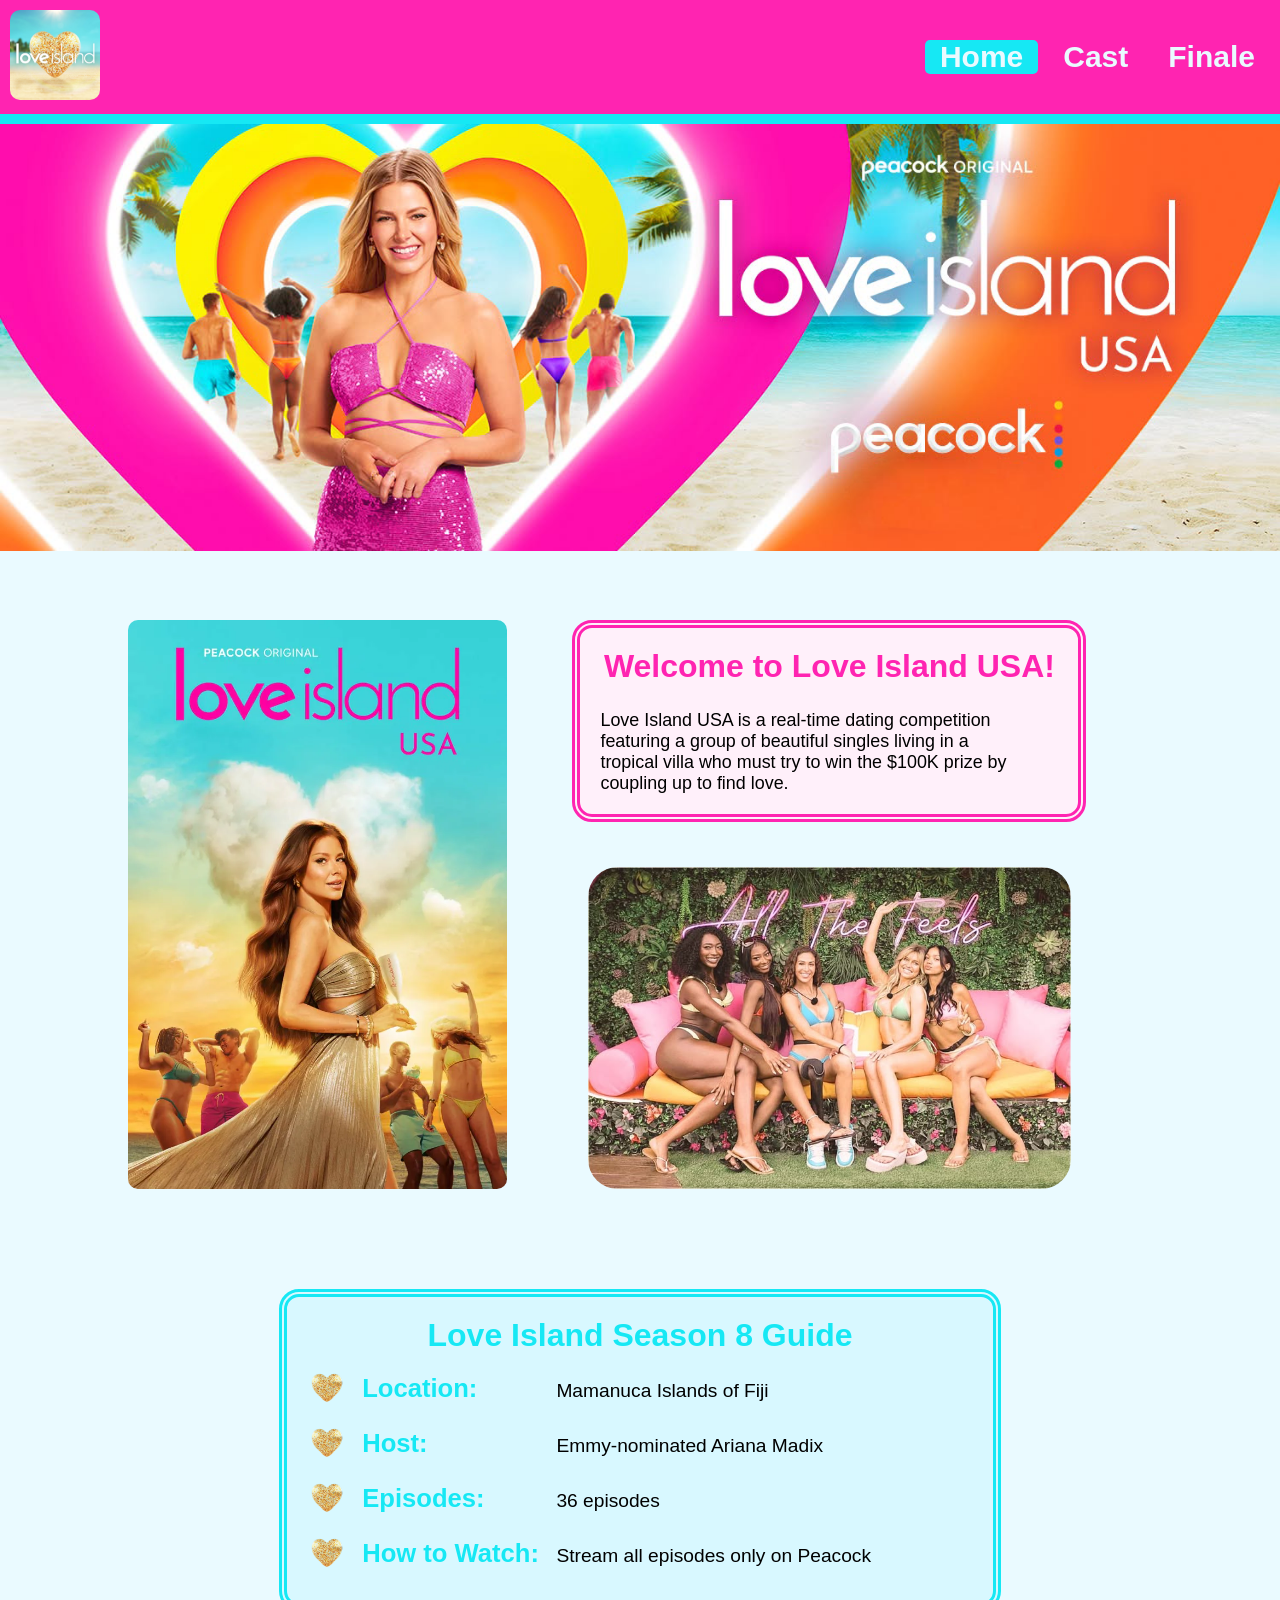
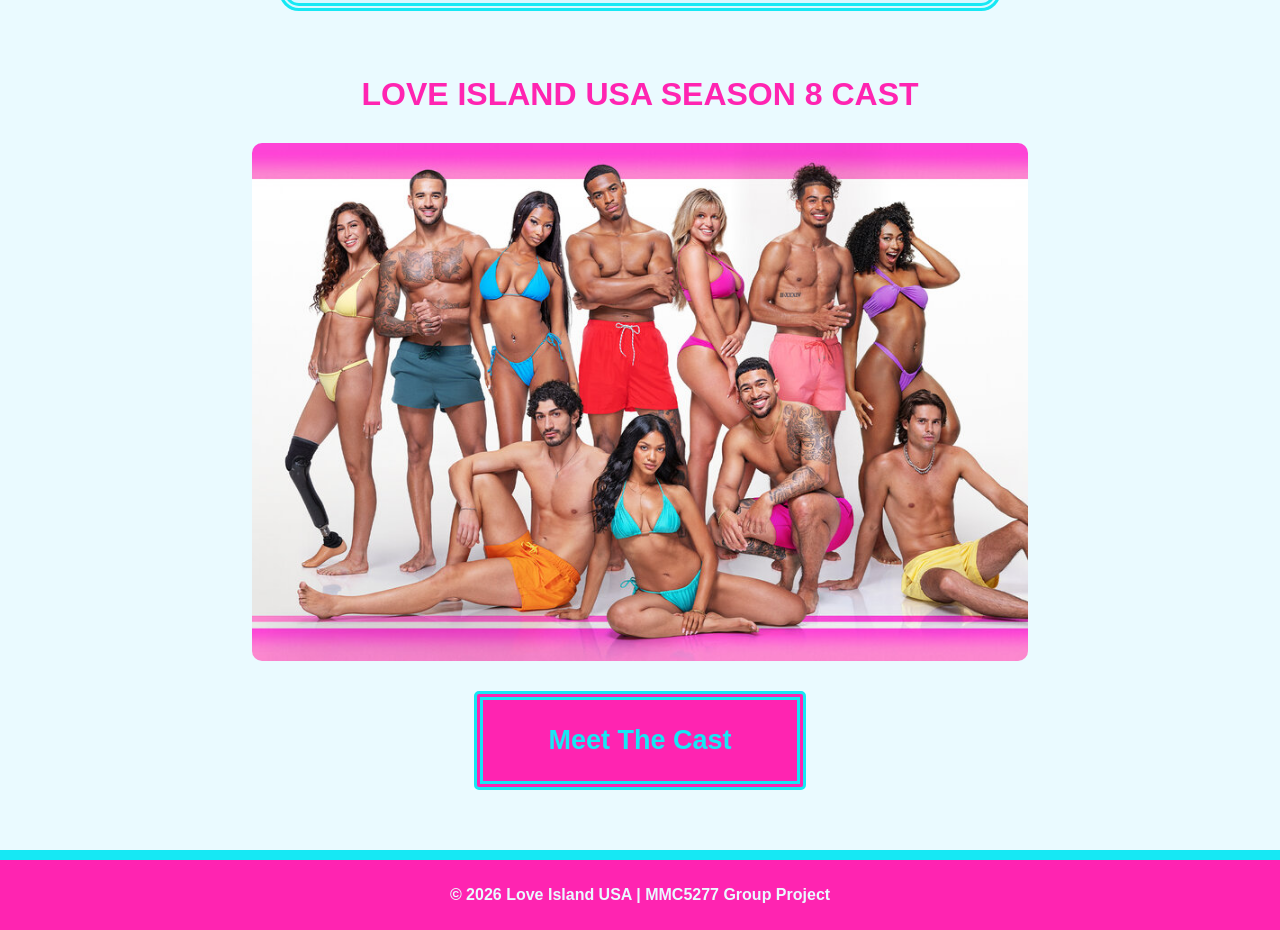
==== commit b4283cc6: "changed text size" ====
--- a/index.html
+++ b/index.html
@@ -3,8 +3,9 @@
 <head>
     <meta charset="UTF-8">
     <meta name="viewport" content="width=device-width, initial-scale=1.0">
-    <title>Love Island</title>
+    <title>Love Island USA Season 8 | Home</title>
     <link rel="stylesheet" href="style.css">
+    <link rel="icon" type="image/png" href="images/goldHeart.png">
 </head>
 <body>
 
@@ -44,7 +45,6 @@
             
             <div class ="content__section content__section--two">
                 <h1 class="content__heading content__heading--blue">Love Island Season 8 Guide</h1>
-                <br>
             
                 <div class="content__group">
                     <img src="images/goldHeart.png" alt="heart icon" class="content__heart">
--- a/style.css
+++ b/style.css
@@ -79,12 +79,14 @@
     color: var(--primary);;
     margin: 0px;
     padding: 0px;
-    font-size: clamp(20px, 2vw,60px);
-    text-transform: uppercase;
+    font-size: clamp(20px, 2.5vw,60px);
+    margin-bottom: 7px;
+    text-align: center;
 }
 
 .content__heading--blue {
     color: var(--secondary);
+    margin-bottom: 9px;
 }
 
 .content__heading--small {
@@ -147,11 +149,9 @@
 }
 
 .content__section--two {
-    min-height: 200px;
     background-color: var(--lightSecondary);;
     border: 8px double var(--secondary);
-    width: clamp(250px, 80%, 800px);
-   
+    width: clamp(50px, 65%, 800px);
 }
 
 .content__group {
@@ -253,7 +253,7 @@
     }
     .content__img {
         margin-left: 0;
-        width: 45%;
+        width: 55%;
     }
     .content__section {
         width: 70%;
@@ -263,7 +263,7 @@
         align-items: center;
     }
     .content__heading {
-        font-size: 24px;
+        font-size: 22px;
     }
     .content__paragraph {
         font-size: 14px;
@@ -306,6 +306,7 @@
 max-width: 850px;
 margin: 0 auto 45px;
 text-align: center;
+animation: cast-intro-entrance 0.8s ease-out;
 }
 
 .finale__eyebrow {
@@ -611,6 +612,14 @@
     margin-top: 12px !important;
     padding: 7px 12px;
 }
+.cast__button--two {
+    margin: 40px 0px;
+}
+.cast__button-container {
+    display: flex;
+    justify-content: center;
+    text-decoration: none;
+}
 
 @media (hover: hover) and (pointer: fine) {
     .cast-card:hover {
@@ -688,7 +697,7 @@
 
     .cast-card {
         margin: 0 auto;
-        max-width: 380px;
+        max-width: 350px;
         width: 100%;
     }
 }
